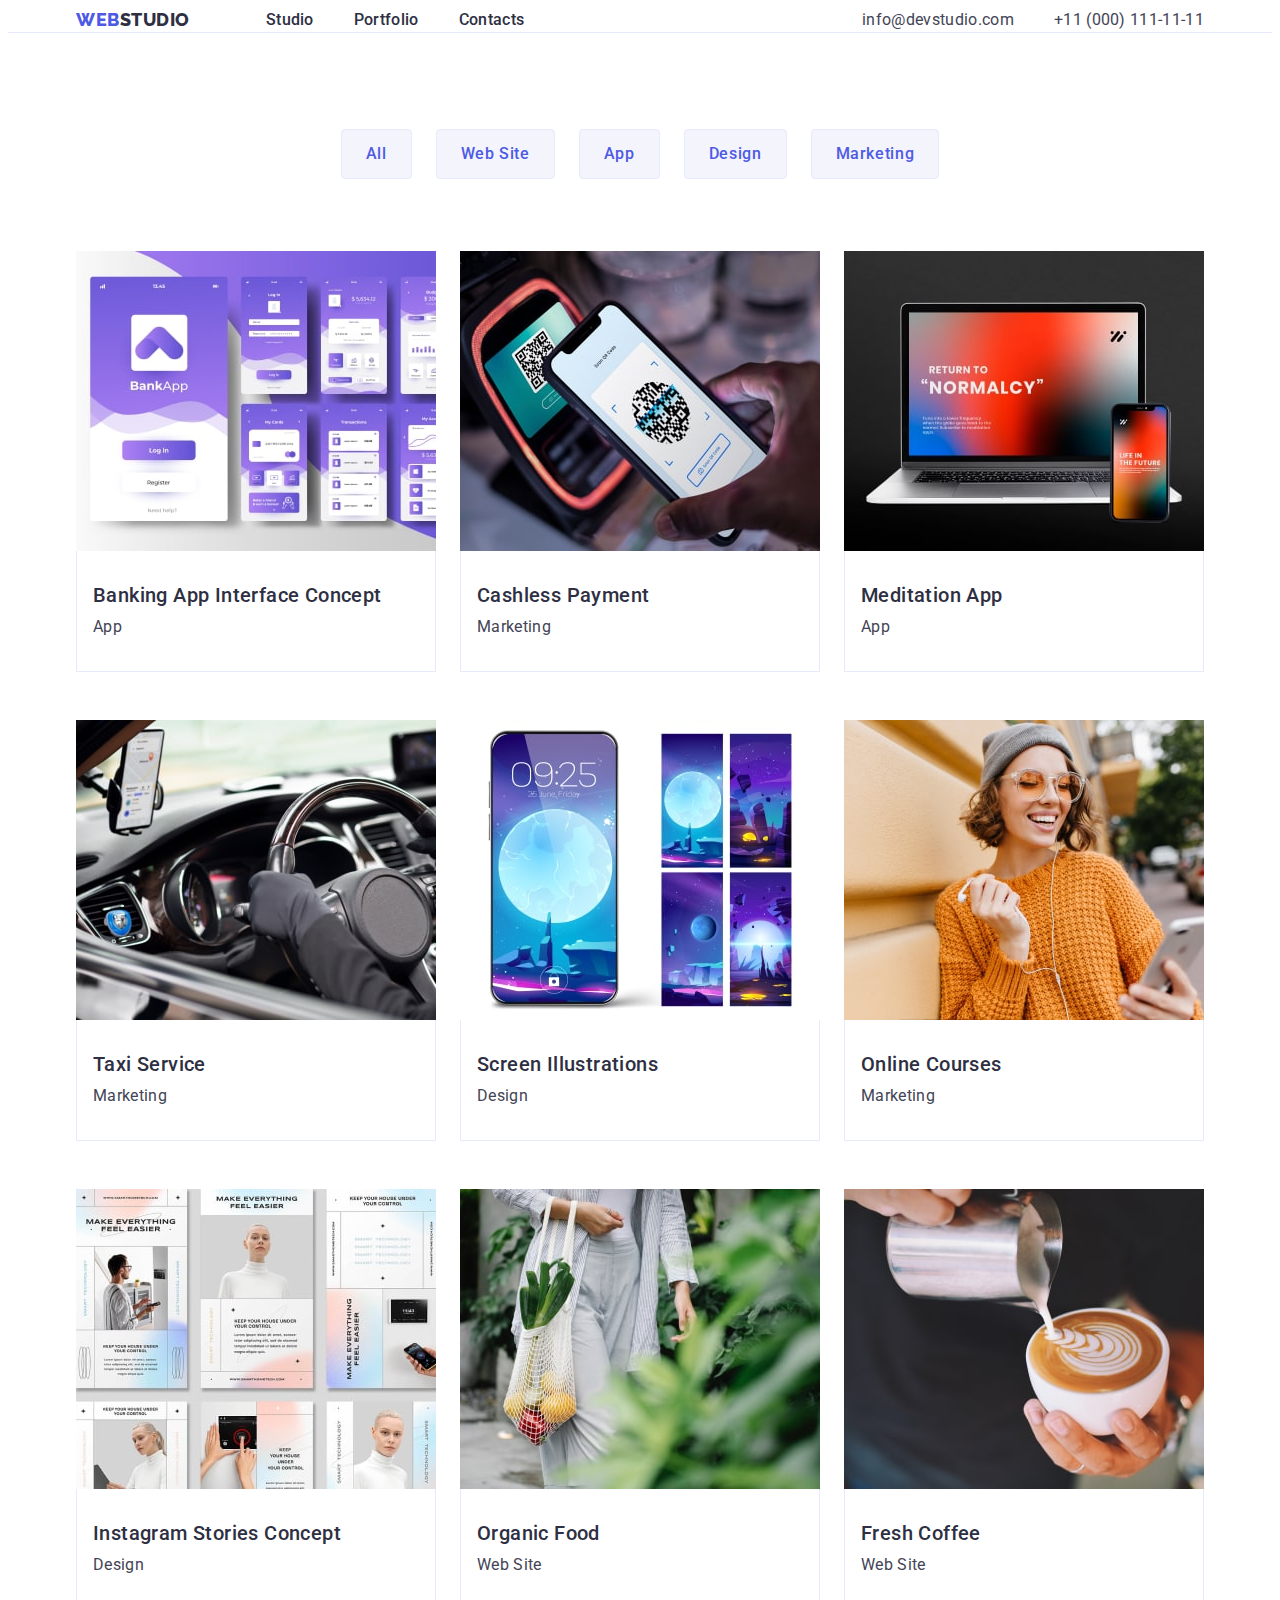
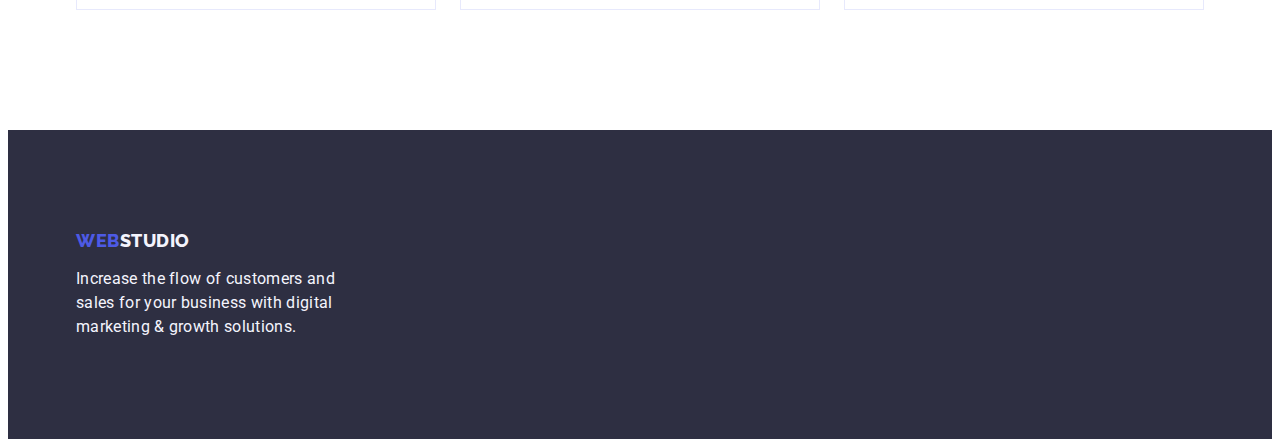
==== portfolio.html @ 4b0553bb "Initial commit" ====
<!DOCTYPE html>
<html lang="en">
<head>
    <meta charset="UTF-8">
    <meta http-equiv="X-UA-Compatible" content="IE=edge">
    <meta name="viewport" content="width=device-width, initial-scale=1.0">
    <title>Portfolio</title>
    <link rel="preconnect" href="https://fonts.googleapis.com">
<link rel="preconnect" href="https://fonts.gstatic.com" crossorigin>
<link   href="https://fonts.googleapis.com/css2?family=Raleway:wght@800&family=Roboto:wght@400;500;700;900&display=swap" rel="stylesheet">
<link rel="stylesheet" href="https://cdnjs.cloudflare.com/ajax/libs/modern-normalize/2.0.0/modern-normalize.min.css" integrity="sha512-4xo8blKMVCiXpTaLzQSLSw3KFOVPWhm/TRtuPVc4WG6kUgjH6J03IBuG7JZPkcWMxJ5huwaBpOpnwYElP/m6wg==" crossorigin="anonymous" referrerpolicy="no-referrer" /> 
<link rel="stylesheet" href="./css/styles.css">
</head>
<body>
    <header class="header">
        <div class="container header-container">
        <nav class=" header-navigation">
            <a class="header-logo link" href="http://127.0.0.1:5501/index.html" >Web<span class="header-logo-studio">Studio</span></a>
        <ul class="header-list list" >
            <li class="header-item">
                <a class="header-link link" href="./index.html">Studio</a>
            </li>
            <li class="header-item">
                <a class="header-link link" href="./portfolio.html">Portfolio</a>
            </li>
            <li class="header-item">
                <a class="header-link link" href="">Contacts</a>
            </li>
        </ul>
    </nav>
    <address class="header-address">
        <ul class="contacts list">
        <li><a class="header-link-address link" href="mailto:info@devstudio.com">info@devstudio.com</a></li>
        <li><a class="header-link-address link" href="tel:+110001111111">+11 (000) 111-11-11</a></li>
    </ul>
    </address>
</div>
    </header>  
    <main>
        <section class="main-section">
            <div class="container port-container">
            <h1 hidden class="hidden visually-hidden">hidden</h1>
                <ul class="button-list list">
                    <li><button type="button" class="btn-all">All</button></li>
                    <li><button type="button" class="btn-all">Web Site</button></li>
                    <li><button type="button" class="btn-all">App</button></li>
                    <li><button type="button" class="btn-all">Design</button></li>
                    <li><button type="button" class="btn-all">Marketing</button></li>
                </ul>
            <ul class="about-button-list list link">
                <li class="about-images-link">
                    <a href="" class="link">
                    <img src="./images/banking.jpg" alt="banking interface"
                    width="360" 
                    height="300">
                    <div class="wrap-container">
                        <h2 class="text">Banking App Interface Concept</h2>
                        <p class="name">App</p>
                    </div>
                    </a> 
                </li>
                <li class="about-images-link">
                    <a href="" class="link">
                    <img src="./images/img2.jpg" alt="mobile payment" 
                    width="360" 
                    height="300">
                    <div class="wrap-container">
                        <h2 class="text">Cashless Payment</h2>
                        <p class="name">Marketing</p>
                    </div>
                    </a>
                </li>
                <li class="about-images-link">
                    <a href="" class="link">
                    <img src="./images/img3.jpg" alt="laptop and mobile"
                    width="360" 
                    height="300">
                    <div class="wrap-container">
                    <h2 class="text">Meditation App</h2>
                        <p class="name">App</p>
                    </div>
                    </a>
                </li>            
                <li class="about-images-link">
                    <a href="" class="link">
                    <img src="./images/img4.jpg" alt="taxi" 
                        width="360" 
                        height="300">
                    <div class="wrap-container">
                        <h2 class="text">Taxi Service</h2>
                        <p class="name">Marketing</p>
                    </div>
                    </a>
                </li>
                <li class="about-images-link">
                    <a href="" class="link">
                    <img src="./images/img5.jpg" alt="mobile screen" 
                    width="360" 
                    height="300">
                    <div class="wrap-container">
                    <h2 class="text">Screen Illustrations</h2>
                    <p class="name">Design</p>
                </div>
                </a>
                </li>
                <li class="about-images-link">
                    <a href="" class="link">
                    <img src="./images/img6.jpg" alt="lady" 
                    width="360" 
                    height="300">
                    <div class="wrap-container">
                    <h2 class="text">Online Courses</h2>
                    <p class="name">Marketing</p>
                </div>
                </a>
                </li>
                <li class="about-images-link">
                    <a href="" class="link">
                    <img src="./images/img7.jpg" alt="instagram stories" 
                    width="360" 
                    height="300">
                    <div class="wrap-container">
                    <h2 class="text">Instagram Stories Concept</h2>
                    <p class="name">Design</p>
                </div>
                </a>
                </li>
                <li class="about-images-link">
                    <a href="" class="link">
                    <img src="./images/img8.jpg" alt="vegetables" 
                    width="360" 
                    height="300">
                    <div class="wrap-container">
                    <h2 class="text">Organic Food</h2>
                    <p class="name">Web Site</p>
                </div>
                </a>
                </li>
                <li class="about-images-link">
                    <a href="" class="link">
                    <img src="./images/img9.jpg" alt="coffee" 
                    width="360" 
                    height="300">
                    <div class="wrap-container">
                    <h2 class="text">Fresh Coffee</h2>
                    <p class="name">Web Site</p>
                </div>
                </a>
                </li>        
            </ul>
        </div>
        </section>
    </main> 
    <footer class="footer">
        <div class="container footer-container">
        <a class="footer-logo link" href="./index.html" >Web<span class="logo-footer">Studio</span></a>
        <p class="list footer-text">Increase the flow of customers and sales for your business with digital marketing & growth solutions.</p>
    </div>
    </footer>
</body>
</html>
---- css/styles.css ----
* {
  list-style: none;
  box-sizing: border-box;
}
 .container {
width: 1158px;  
padding: 0 15px;
margin: 0 auto;
/* outline: 2px solid red; */
}

:root {
  --title-color: #FFFFFF;
  --hover-color: #404bbf;
  --focus-color: #404bbf;
  --background-color: #2E2F42;
  --logo-color: #2E2F42;
  --btn-color: #4d5ae5;
  --btn-background-color:#F4F4FD;
  --btn-all: #e7e9fc;
}

body {
    font-family: "Roboto", sans-serif;
    color: #434455;
    background-color: #FFFFFF;
}
p, h1, h2, h3, h4, h5, h6 {
  margin: 0;
}
ul, ol {
  margin: 0;
  padding: 0;
}
img {
  display: block;
}
.list {
    list-style: none;
}
.link {
    text-decoration: none;
}
/*---------------------------------------------- HEADER-------------------------------------- */
.header {
  border-bottom: 1px solid #e7e9fc;
 }

.header-container {
  display: flex;
  align-items: center;
  justify-content: space-between;
 
}
.header-navigation{
  display: block;
  display: flex;
  align-items: center;
  
}
.header-list {
  display: flex;
   gap: 40px; 
   
  }
.contacts {
  display: flex;
  gap: 40px;  
 
}
  .header-logo {
    margin-right: 76px;
  font-family:"Raleway", sans-serif;
    font-weight: 800;
    font-size: 18px;
    line-height: 1.17;
    letter-spacing: 0.03em;
    text-transform: uppercase;
    color: #4D5AE5;  
    }
.header-logo:hover,
.header-logo:focus {
  color: #404bbf ;
} 
.header-logo-studio {
    font-family: "Raleway", sans-serif;
    font-weight: 800;
    font-size: 18px;
    line-height: 1.16;
letter-spacing: 0.03em;
text-transform: uppercase;
color: var(--logo-color);
}
/* contacts studio portfolio*/
.header-link {
font-style: normal;
font-weight: 500;
padding-top: 24px;
padding-bottom: 24px;
font-size: 16px;
line-height: 1.5;
letter-spacing: 0.02em;
color: #2E2F42;

}
.header-link:hover,
.header-link:focus {
  color:#404bbf;
} 
/* e-mail and cell*/
.header-address {
  font-style: normal;
}
.header-link-address {
font-style: normal;
font-weight: 400;
font-size: 16px;
line-height: 1.5;
letter-spacing: 0.02em;
color: #434455;

}
.header-link-address:hover,
.header-link-address:focus {
  color: #404bbf;
} 

/*----------------------------------------------------HERO--------------------------------------------------------------*/
.first-section{
  background-color: var(--background-color);
  align-items: center;
  padding: 120px 0;
  padding: 188px 0; 
  
}


.first-header {
  /* Effective Solutions for Your Business */
font-family: 'Roboto';
font-style: normal;
font-weight: 700;
font-size: 56px;
line-height: 1.07;
letter-spacing: 0.02em;
color: #FFFFFF;

text-align: center;
max-width: 496px;
margin: 0 auto;
margin-bottom: 48px;
flex-direction: column;
/* padding-top: 188px; */

}
.studio-btn {
  min-width: 169px;
  height: 56px;
  font-family: "Roboto", sans-serif;
  font-weight: 500;
  font-size: 16px;
  line-height: 1.5;
  letter-spacing: 0.04em;
  border-radius: 4px;
  border: none; 
  cursor: pointer;
  background-color: #4D5AE5;
  color: #FFFFFF;
  
  display: block;
  margin: 0 auto; 
  box-shadow: 0px 4px 4px rgba(0, 0, 0, 0.15);
  
  }
  .studio-btn:hover,
  .studio-btn:focus{
  background-color: #404BBF;
  }


/*------------------------------------------------second-section ------------------------------------------------------ */
.second-section{
  padding: 120px 0;
}

.description{
  display: flex; 
  gap: 24px; 
}
.description-active{
  flex-basis: calc( (100% - 3 * 24px) / 4); 
  max-width: 264px; 
}
.description-text{
  margin-bottom: 8px;
  /* padding-top: 120px; */
}

.visually-hidden {
  position: absolute;
    white-space: nowrap;
    width: 1px;
    height: 1px;
    overflow: hidden;
    border: 0;
    padding: 0;
    clip: rect(0 0 0 0);
    clip-path: inset(100%);
    margin: -1px;
}
/*-------------------------------------------------third-section----------------------------------------------------  */
.third-section{
  padding-bottom: 120px;
}


.second-header {
  /* Header 2 */
  /* What are we doing */
  min-width: 323px;
  height: 40px;
  margin-bottom: 72px;
  
  font-weight: 700;
  font-size: 36px;
  line-height: 1.11;
  text-align: center;
  text-transform: capitalize;
  letter-spacing: 0.02em;
  color: #2E2F42;
  }
  .images{
    display: flex;
    gap: 24px;
  }
.about-image {
  flex-basis: calc((100% - 48px) / 3);
}
/* -------------------------------------------------------fourth-section------------------------------------------------- */

.fourth-section{
  padding: 120px 0;
  background-color: #F4F4FD 
}
.third-header {
  /* Header 3 */
/* Our Team */
text-align: center;
min-width: 162px;
  height: 40px;
  margin-bottom: 72px;

font-weight: 700; 
font-size: 36px;
line-height: 1.11;
text-align: center;
letter-spacing: 0.02em;
text-transform: capitalize;
background-color: #F4F4FD;
color: #2E2F42;
}
.img-list {
  background-color: #F4F4FD;
  display: flex;
  gap: 24px;
  margin-bottom: 32px;
 
}
.first-img{
  border-radius: 0px 0px 4px 4px; 
  background-color: #FFFFFF;
  width: 264px;
height: 380px;
}
.position-container {
  padding: 32px 16px
}
.text-position {
  font-weight: 500;
  font-size: 20px;
  line-height: 1.2;
  letter-spacing: 0.02em;
    color: #2E2F42;
    margin-bottom: 8px;
    text-align: center;
    /* margin-top: 32px; */
}
.name-position {
  font-weight: 400;
  font-size: 16px;
  line-height: 1.5;
  letter-spacing: 0.02em;
  color: #434455;
  /* margin-bottom: 120px; */
  text-align: center;
  
}



.text{
  font-weight: 500;
font-size: 20px;
line-height: 1.2;
letter-spacing: 0.02em;
margin-bottom: 8px;
  color: #2E2F42;
}
.name{
font-weight: 400;
font-size: 16px;
line-height: 1.5;
letter-spacing: 0.02em;
color: #434455;
}
/* -------------------------------main-section----------------------------------------- */
.main-section {
  padding: 96px 0 120px 0;
}
.button-list {
  display: flex;
  justify-content: center;
  gap: 24px;
  margin-bottom: 72px;
}
.about-button-list{
  display: flex;
  flex-wrap: wrap;
  column-gap: 24px;
  row-gap: 48px;
}
.about-images-link{
  width: calc((100% - 48px) / 3);
}

.wrap-container{
  padding: 32px 16px;
  border: 1px solid #e7e9fc;
  border-top: none;
  

}
/* -------------------------------FOOTER----------------------------------------------- */

.footer{
  font-weight: 400;
font-size: 16px;
padding: 100px 0;
line-height: 1.5;
letter-spacing: 0.02em;
color:#F4F4FD;
background-color:var(--background-color)

}
.footer-logo{
  display: flex;
  /* padding-left: 156px; */
  /* padding-top: 100px; */
  margin-bottom: 16px;
  /* margin-left: 156px; */
  display: inline-block;
  font-family:"Raleway", sans-serif;
    font-weight: 800;
    font-size: 18px;
    line-height: 1.17;
    letter-spacing: 0.03em;
    text-transform: uppercase;
    color: #4D5AE5;
}
.footer-text{
  /* display: flex; */
   /* padding-left: 156px; */
  width: 264px;
  /* height: 72px;  */
  /* margin-left: 156px; */
  /* padding-bottom: 100px;   */
}
.logo-footer {
  color:#F4F4Fd;
}

/*----------------------button--------------------*/
.btn-all{
  padding: 12px 24px;
  border-radius: 4px; 
  font-family: "Roboto", sans-serif;
  font-weight: 500;
  font-size: 16px;
  line-height:1.5;
  letter-spacing: 0.04em;
  cursor: pointer;
  color: var(--btn-color);
  border: 1px solid var(--btn-all);
  /* border: 1px solid #e7e9fc; */
  background-color: var(--btn-background-color);
}
.btn-all:hover,
.btn-all:focus{
  color:#FFFFFF;
  border: 1px solid transparent;
  background-color: #404BBF;
}

 /* .btn-all:last-child, first-child, 
 nth-child(5 or 7) 
 nth-last-child (7 but counting from the bottom)
 {
  background-color: orange;
}  */


/* an + b */
/* 2n
2 * 0 + 0 = 0
2 * 1 + 0 = 2
2 * 2 + 0 = 4
2 * 3 + 0 = 6

2 * 0 + 1 = 1
2 * 1 + 1 = 3
2 * 2 + 1 = 5
2 * 3 + 1 = 7

-0 + 3 = 3
-1 + 3 = 2
-2 + 3 = 1

example: nth-child (3n + 2) = 
start from 3 colored every 2

https:// child generanor
*/
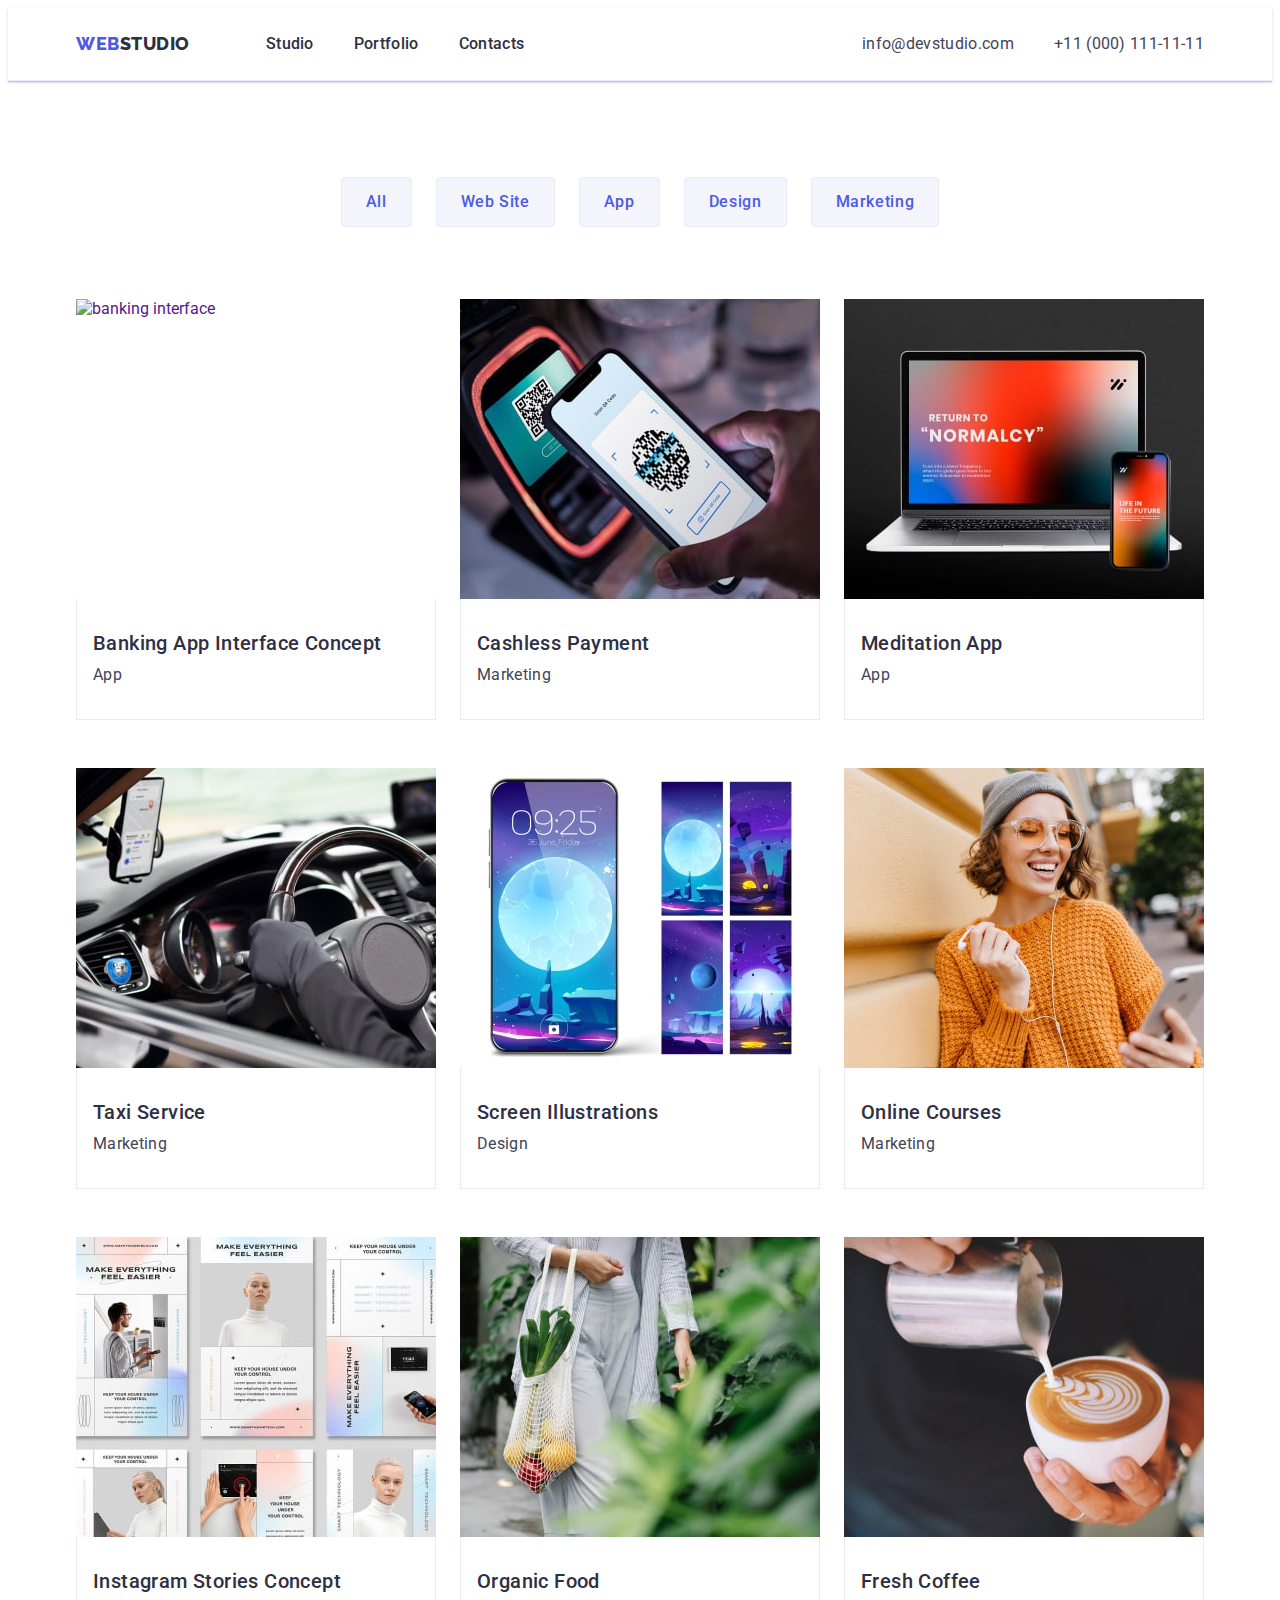
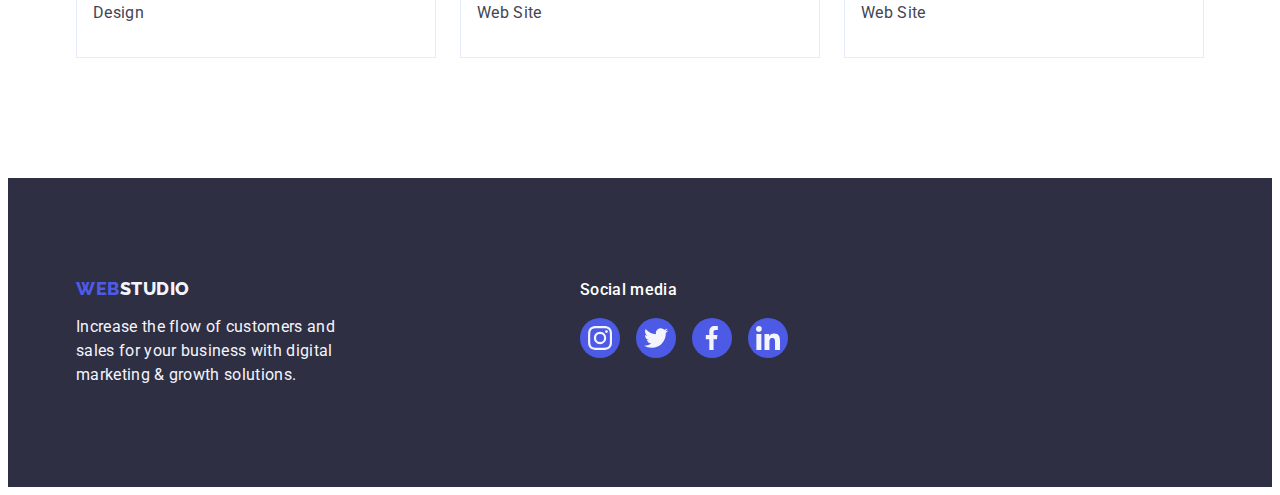
==== commit bcc8cda6: "hw-04-01" ====
--- a/portfolio.html
+++ b/portfolio.html
@@ -152,10 +152,57 @@
         </section>
     </main> 
     <footer class="footer">
-        <div class="container footer-container">
-        <a class="footer-logo link" href="./index.html" >Web<span class="logo-footer">Studio</span></a>
-        <p class="list footer-text">Increase the flow of customers and sales for your business with digital marketing & growth solutions.</p>
-    </div>
-    </footer>
+        <div class=" container footer-main">
+               <div class="footer-container">
+               <a class="footer-logo link" href="./index.html" >Web<span class="logo-footer">Studio</span></a>
+               <p class="list footer-text" >Increase the flow of customers and sales for your business with digital marketing & growth solutions.</p>
+           </div>
+           <div class="footer-links">
+               <p class="footer-soc-text" >Social media</p>
+               <ul class="footer-soc-list">
+                   <li class="footer-soc-item">
+               <a href="" 
+               class="footer-soc-link link" 
+               target="_blank" 
+               rel="noopener noreferrer">
+               <svg width="24" height="24" class="footer-soc-icon">
+                   <use href="./images/icons.svg#icon-instagram-2" ></use>
+               </svg>
+           </a>
+                   </li>
+                   <li class="footer-soc-item">
+                       <a href="" 
+                       class="footer-soc-link link" 
+                       target="_blank" 
+                       rel="noopener noreferrer">
+                       <svg width="24" height="24" class="footer-soc-icon">
+                           <use href="./images/icons.svg#icon-twitter-2" ></use>
+                       </svg>
+                   </a>
+                           </li>
+                           <li class="footer-soc-item">
+                               <a href="" 
+                               class="footer-soc-link link" 
+                               target="_blank" 
+                               rel="noopener noreferrer">
+                               <svg width="24" height="24" class="footer-soc-icon">
+                                   <use href="./images/icons.svg#icon-facebook-2" ></use>
+                               </svg>
+                           </a>
+                                   </li>
+                                   <li class="footer-soc-item">
+                                       <a href="" 
+                                       class="footer-soc-link link" 
+                                       target="_blank" 
+                                       rel="noopener noreferrer">
+                                       <svg width="24" height="24" class="footer-soc-icon">
+                                           <use href="./images/icons.svg#icon-linkedin-2" ></use>
+                                       </svg>
+                                   </a>
+                                           </li>
+               </ul>
+           </div>
+       </div>
+           </footer>
 </body>
 </html>--- a/css/styles.css
+++ b/css/styles.css
@@ -18,6 +18,8 @@
   --btn-color: #4d5ae5;
   --btn-background-color:#F4F4FD;
   --btn-all: #e7e9fc;
+  --svg-footer-color: #f4f4fd;
+  --our-team-cos-icon: #f4f4fd;
 }
 
 body {
@@ -44,6 +46,9 @@
 /*---------------------------------------------- HEADER-------------------------------------- */
 .header {
   border-bottom: 1px solid #e7e9fc;
+  box-shadow: 0px 2px 1px rgba(46, 47, 66, 0.08), 
+  0px 1px 1px rgba(46, 47, 66, 0.16), 0px 1px 6px 
+  rgba(46, 47, 66, 0.08);
  }
 
 .header-container {
@@ -101,6 +106,7 @@
 line-height: 1.5;
 letter-spacing: 0.02em;
 color: #2E2F42;
+display: block;
 
 }
 .header-link:hover,
@@ -131,8 +137,34 @@
   align-items: center;
   padding: 120px 0;
   padding: 188px 0; 
+  min-width: 1440px;
+  max-width: 1440px; 
+  width: 600px;
+  margin-left: auto;
+  margin-right: auto;
+  background-image: linear-gradient( 
+  rgba(46, 47, 66, 0.7), 
+  rgba(46, 47, 66, 0.7) ), 
+  url('../images/people-office-min.jpg');
+  background-repeat: no-repeat;
+  background-position: center;
+  background-size: cover;
+}
+/* -------------------------------------------------  owerlay ----------------------------------------------------------- */
+/* .owerlay {
+  min-width: 1440px;
+  width: 600px;
+  margin-left: auto;
+  margin-right: auto;
+  background-image: linear-gradient(to right, 
+  rgba(46, 47, 66, 0.7), 
+  rgba(46, 47, 66, 0.7) ), 
+  url('../images/people-office-min.jpg');
+  background-repeat: no-repeat;
+  background-position: center;
+  background-size: cover;
   
-}
+} */
 
 
 .first-header {
@@ -170,12 +202,14 @@
   display: block;
   margin: 0 auto; 
   box-shadow: 0px 4px 4px rgba(0, 0, 0, 0.15);
-  
   }
   .studio-btn:hover,
   .studio-btn:focus{
   background-color: #404BBF;
-  }
+box-shadow: 0px 4px 4px rgba(0, 0, 0, 0.15);
+border-radius: 4px;
+  }
+
 
 
 /*------------------------------------------------second-section ------------------------------------------------------ */
@@ -186,14 +220,71 @@
 .description{
   display: flex; 
   gap: 24px; 
-}
-.description-active{
+  
+}
+/* .description-active{
   flex-basis: calc( (100% - 3 * 24px) / 4); 
   max-width: 264px; 
-}
+  border-radius: 4px; 
+} */
+.icon-cont {
+  display: flex;
+  align-items: center;
+  justify-content: center;
+  height: 112px;
+  background-color: #f4f4fd; 
+  border-radius: 4px;
+  margin-bottom: 8px;
+  max-width: 264px; 
+  gap: 24px;
+  
+}
+.icon-description-list{
+  display: flex;
+  gap: 24px; 
+  }
+  .icon-description-item{
+    width: 264px;
+  height: 112px; 
+    
+    }
+  .icon-description-link{
+  /* width: 100%;
+  height: 100%; */
+  /* background-color: #F4F4FD; */
+  /* border-radius: 4px; */
+  /* display: flex;
+  align-items: center;
+  justify-content: center;  */
+  }
+/* .description-active::before{
+  display: block;
+  content: '';
+  height: 112px;
+  background-repeat: no-repeat;
+  background-position: center;
+  background-color: #F4F4FD;
+} */
+
+/* .icon-delivery:nth-child(1):before{
+  background-image: url("../images/strategy.svg");
+  background-size: 59.72px;
+} */
+/* .icon-delivery:nth-child(2):before{
+  background-image: url("../images/icons.svg#icon-punctuality");
+  background-size: 61.22px;
+} */
+/* .icon-delivery:nth-child(3):before{
+  background-image: url('../images/diligence.svg');
+  background-size: 64px;
+} */
+/* .icon-delivery:nth-child(4):before{
+  background-image: url('../images/technologies.svg ');
+  background-size: 64px;
+} */
 .description-text{
-  margin-bottom: 8px;
-  /* padding-top: 120px; */
+  margin-top: 8px;
+  margin-bottom: 8px;  
 }
 
 .visually-hidden {
@@ -263,18 +354,51 @@
   background-color: #F4F4FD;
   display: flex;
   gap: 24px;
-  margin-bottom: 32px;
- 
-}
+}
+
 .first-img{
   border-radius: 0px 0px 4px 4px; 
+  box-shadow: 0px 1px 6px rgba(46, 47, 66, 0.08), 0px 1px 1px 
+  rgba(46, 47, 66, 0.16), 0px 2px 1px rgba(46, 47, 66, 0.08);
   background-color: #FFFFFF;
   width: 264px;
-height: 380px;
-}
+/* height: 428px;  */
+/* height: 380px; */
+}
+
 .position-container {
   padding: 32px 16px
 }
+
+.our-team-soc-list{
+display: flex;
+justify-content: center;
+gap: 24px;
+}
+.our-team-soc-item{
+  width: 40px;
+  height: 40px;
+}
+.our-team-soc-link{
+width: 100%;
+height: 100%;
+background-color: #4D5AE5;
+border-radius: 50%;
+display: flex;
+align-items: center;
+justify-content: center; 
+
+}
+.our-team-soc-link:hover, 
+.our-team-soc-link:focus {
+  background-color: #404bbf;
+}
+
+.our-team-soc-icon { 
+  fill: var(--our-team-cos-icon);
+}
+
+
 .text-position {
   font-weight: 500;
   font-size: 20px;
@@ -291,14 +415,11 @@
   line-height: 1.5;
   letter-spacing: 0.02em;
   color: #434455;
-  /* margin-bottom: 120px; */
+  margin-bottom: 8px;
   text-align: center;
-  
-}
-
-
-
-.text{
+  }
+
+  .text{
   font-weight: 500;
 font-size: 20px;
 line-height: 1.2;
@@ -313,6 +434,7 @@
 letter-spacing: 0.02em;
 color: #434455;
 }
+
 /* -------------------------------main-section----------------------------------------- */
 .main-section {
   padding: 96px 0 120px 0;
@@ -337,11 +459,61 @@
   padding: 32px 16px;
   border: 1px solid #e7e9fc;
   border-top: none;
-  
-
-}
+  }
+
+  /* --------------------------------CUSTOMERS--------------------------------------------- */
+.fifth-header{
+  text-align: center;
+min-width: 183px;
+  height: 40px;
+  margin-bottom: 72px;
+font-weight: 700; 
+font-size: 36px;
+line-height: 40px;
+line-height: 1.11;
+text-align: center;
+letter-spacing: 0.02em;
+text-transform: capitalize;
+color: #2E2F42;
+}
+
+  .customers{
+padding-top: 120px;
+padding-bottom: 120px;
+}
+.container-list{
+display: flex;
+gap: 24px;
+}
+.container-item{
+width: calc( (100% - 120px) / 6);
+height: 88px;
+}
+.container-link{
+width: 100%;
+height: 100%;
+border: 1px solid #8E8F99;
+border-radius: 4px;
+display: flex;
+align-items: center;
+justify-content: center;
+color: #8E8F99;
+}
+.container-icon {
+  fill: currentColor; 
+ }
+.container-link:hover,
+.container-link:focus {
+  border-color: #404BBF;
+  color: #404BBF;
+}
+ /* .container-link:hover, 
+ .container-icon:hover {
+ border-color: #404BBF;
+ color: #404BBF;
+} */
+
 /* -------------------------------FOOTER----------------------------------------------- */
-
 .footer{
   font-weight: 400;
 font-size: 16px;
@@ -350,14 +522,10 @@
 letter-spacing: 0.02em;
 color:#F4F4FD;
 background-color:var(--background-color)
-
 }
 .footer-logo{
   display: flex;
-  /* padding-left: 156px; */
-  /* padding-top: 100px; */
   margin-bottom: 16px;
-  /* margin-left: 156px; */
   display: inline-block;
   font-family:"Raleway", sans-serif;
     font-weight: 800;
@@ -368,17 +536,59 @@
     color: #4D5AE5;
 }
 .footer-text{
-  /* display: flex; */
-   /* padding-left: 156px; */
   width: 264px;
-  /* height: 72px;  */
-  /* margin-left: 156px; */
-  /* padding-bottom: 100px;   */
-}
+ }
 .logo-footer {
   color:#F4F4Fd;
 }
-
+/* ------------------------------------------------footer-soc-list------------------------------------- */
+
+.footer-main {
+  display: flex;
+ align-items: baseline;
+}
+.footer-container{
+  margin-right: 120px;
+}
+.footer-soc-text {
+ display: flex;
+ /* justify-content: center; */
+align-items: center;
+
+margin-bottom: 16px;
+  font-family: 'Roboto';
+font-style: normal;
+font-weight: 500;
+font-size: 16px;
+line-height: 24px;
+letter-spacing: 0.02em;
+color: #FFFFFF;
+}
+.footer-links{
+  margin-left: 120px;
+  
+}
+.footer-soc-list {
+display: flex;
+justify-content: center;
+gap: 16px;
+}
+.footer-soc-link {
+  display: flex;
+  justify-content: center;
+  align-items: center;
+  width: 40px;
+  height: 40px;
+  border-radius: 50%;
+  background-color: #4D5AE5;
+}
+.footer-soc-link:hover,
+.footer-soc-link:focus {
+  background-color: #31D0AA;
+}
+.footer-soc-icon {
+fill: var(--svg-footer-color);
+}
 /*----------------------button--------------------*/
 .btn-all{
   padding: 12px 24px;
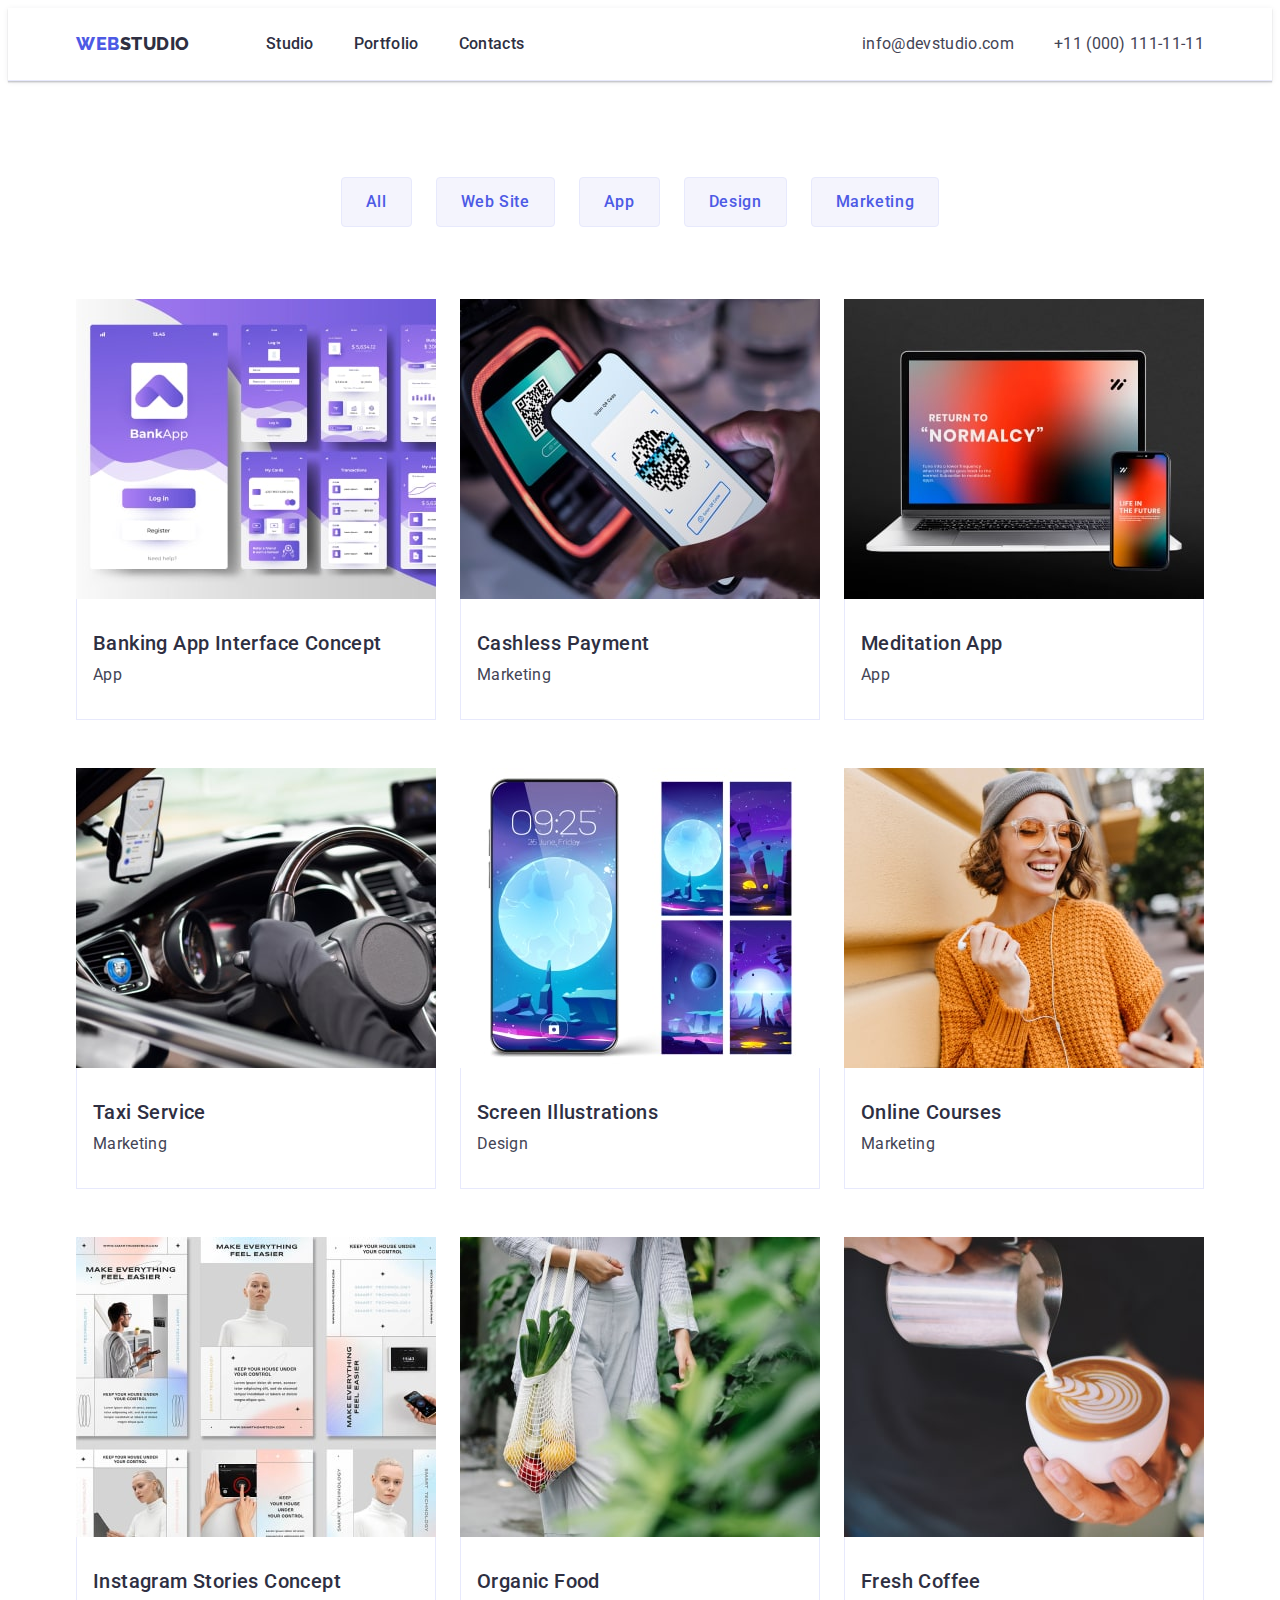
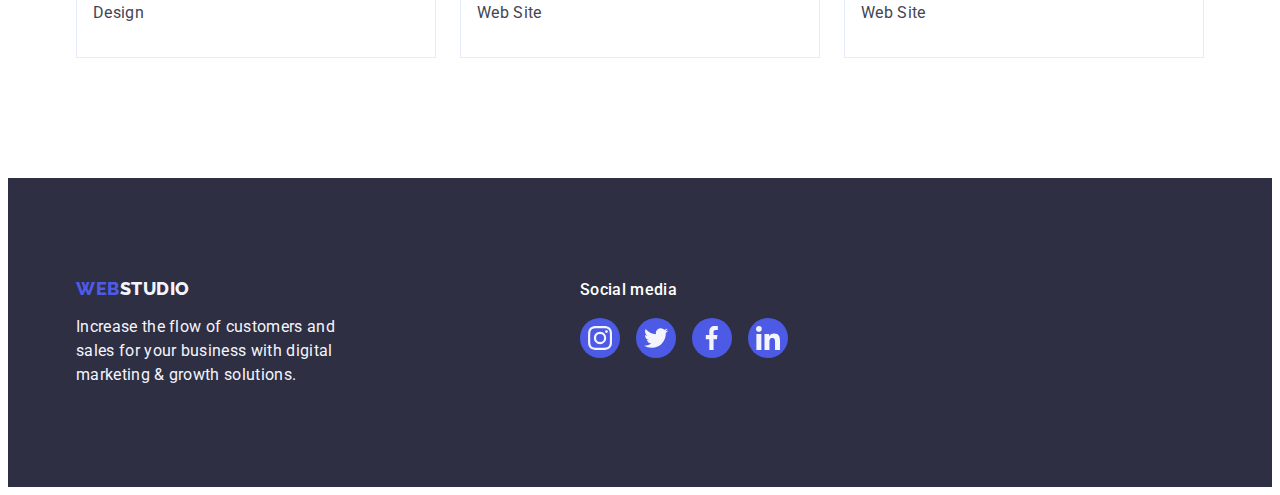
==== commit 0c87398b: "hw-04-01" ====
--- a/portfolio.html
+++ b/portfolio.html
@@ -49,8 +49,8 @@
                 </ul>
             <ul class="about-button-list list link">
                 <li class="about-images-link">
-                    <a href="" class="link">
-                    <img src="./images/banking.jpg" alt="banking interface"
+                    <a href="" class="nine-img-link">
+                    <img src="./images/img1.jpg" alt="banking interface"
                     width="360" 
                     height="300">
                     <div class="wrap-container">
@@ -60,7 +60,7 @@
                     </a> 
                 </li>
                 <li class="about-images-link">
-                    <a href="" class="link">
+                    <a href="" class="nine-img-link">
                     <img src="./images/img2.jpg" alt="mobile payment" 
                     width="360" 
                     height="300">
@@ -71,7 +71,7 @@
                     </a>
                 </li>
                 <li class="about-images-link">
-                    <a href="" class="link">
+                    <a href="" class="nine-img-link">
                     <img src="./images/img3.jpg" alt="laptop and mobile"
                     width="360" 
                     height="300">
@@ -82,7 +82,7 @@
                     </a>
                 </li>            
                 <li class="about-images-link">
-                    <a href="" class="link">
+                    <a href="" class="nine-img-link">
                     <img src="./images/img4.jpg" alt="taxi" 
                         width="360" 
                         height="300">
@@ -93,7 +93,7 @@
                     </a>
                 </li>
                 <li class="about-images-link">
-                    <a href="" class="link">
+                    <a href="" class="nine-img-link">
                     <img src="./images/img5.jpg" alt="mobile screen" 
                     width="360" 
                     height="300">
@@ -104,7 +104,7 @@
                 </a>
                 </li>
                 <li class="about-images-link">
-                    <a href="" class="link">
+                    <a href="" class="nine-img-link">
                     <img src="./images/img6.jpg" alt="lady" 
                     width="360" 
                     height="300">
@@ -115,7 +115,7 @@
                 </a>
                 </li>
                 <li class="about-images-link">
-                    <a href="" class="link">
+                    <a href="" class="nine-img-link">
                     <img src="./images/img7.jpg" alt="instagram stories" 
                     width="360" 
                     height="300">
@@ -126,7 +126,7 @@
                 </a>
                 </li>
                 <li class="about-images-link">
-                    <a href="" class="link">
+                    <a href="" class="nine-img-link">
                     <img src="./images/img8.jpg" alt="vegetables" 
                     width="360" 
                     height="300">
@@ -137,7 +137,7 @@
                 </a>
                 </li>
                 <li class="about-images-link">
-                    <a href="" class="link">
+                    <a href="" class="nine-img-link">
                     <img src="./images/img9.jpg" alt="coffee" 
                     width="360" 
                     height="300">
--- a/css/styles.css
+++ b/css/styles.css
@@ -41,8 +41,9 @@
     list-style: none;
 }
 .link {
-    text-decoration: none;
-}
+  text-decoration: none;
+}
+
 /*---------------------------------------------- HEADER-------------------------------------- */
 .header {
   border-bottom: 1px solid #e7e9fc;
@@ -460,136 +461,7 @@
   border: 1px solid #e7e9fc;
   border-top: none;
   }
-
-  /* --------------------------------CUSTOMERS--------------------------------------------- */
-.fifth-header{
-  text-align: center;
-min-width: 183px;
-  height: 40px;
-  margin-bottom: 72px;
-font-weight: 700; 
-font-size: 36px;
-line-height: 40px;
-line-height: 1.11;
-text-align: center;
-letter-spacing: 0.02em;
-text-transform: capitalize;
-color: #2E2F42;
-}
-
-  .customers{
-padding-top: 120px;
-padding-bottom: 120px;
-}
-.container-list{
-display: flex;
-gap: 24px;
-}
-.container-item{
-width: calc( (100% - 120px) / 6);
-height: 88px;
-}
-.container-link{
-width: 100%;
-height: 100%;
-border: 1px solid #8E8F99;
-border-radius: 4px;
-display: flex;
-align-items: center;
-justify-content: center;
-color: #8E8F99;
-}
-.container-icon {
-  fill: currentColor; 
- }
-.container-link:hover,
-.container-link:focus {
-  border-color: #404BBF;
-  color: #404BBF;
-}
- /* .container-link:hover, 
- .container-icon:hover {
- border-color: #404BBF;
- color: #404BBF;
-} */
-
-/* -------------------------------FOOTER----------------------------------------------- */
-.footer{
-  font-weight: 400;
-font-size: 16px;
-padding: 100px 0;
-line-height: 1.5;
-letter-spacing: 0.02em;
-color:#F4F4FD;
-background-color:var(--background-color)
-}
-.footer-logo{
-  display: flex;
-  margin-bottom: 16px;
-  display: inline-block;
-  font-family:"Raleway", sans-serif;
-    font-weight: 800;
-    font-size: 18px;
-    line-height: 1.17;
-    letter-spacing: 0.03em;
-    text-transform: uppercase;
-    color: #4D5AE5;
-}
-.footer-text{
-  width: 264px;
- }
-.logo-footer {
-  color:#F4F4Fd;
-}
-/* ------------------------------------------------footer-soc-list------------------------------------- */
-
-.footer-main {
-  display: flex;
- align-items: baseline;
-}
-.footer-container{
-  margin-right: 120px;
-}
-.footer-soc-text {
- display: flex;
- /* justify-content: center; */
-align-items: center;
-
-margin-bottom: 16px;
-  font-family: 'Roboto';
-font-style: normal;
-font-weight: 500;
-font-size: 16px;
-line-height: 24px;
-letter-spacing: 0.02em;
-color: #FFFFFF;
-}
-.footer-links{
-  margin-left: 120px;
-  
-}
-.footer-soc-list {
-display: flex;
-justify-content: center;
-gap: 16px;
-}
-.footer-soc-link {
-  display: flex;
-  justify-content: center;
-  align-items: center;
-  width: 40px;
-  height: 40px;
-  border-radius: 50%;
-  background-color: #4D5AE5;
-}
-.footer-soc-link:hover,
-.footer-soc-link:focus {
-  background-color: #31D0AA;
-}
-.footer-soc-icon {
-fill: var(--svg-footer-color);
-}
-/*----------------------button--------------------*/
+  /*----------------------button--------------------*/
 .btn-all{
   padding: 12px 24px;
   border-radius: 4px; 
@@ -609,7 +481,147 @@
   color:#FFFFFF;
   border: 1px solid transparent;
   background-color: #404BBF;
-}
+  box-shadow: 0px 3px 1px rgba(0, 0, 0, 0.1), 
+  0px 2px 1px rgba(0, 0, 0, 0.08), 0px 2px 2px rgba(0, 0, 0, 0.12); ;
+}
+.nine-img-link {
+  display: block;
+ text-decoration: none;
+}
+.nine-img-link:hover,
+.nine-img-link:focus {
+  box-shadow: 0px 1px 6px rgba(46, 47, 66, 0.08), 
+  0px 1px 1px rgba(46, 47, 66, 0.16), 0px 2px 1px rgba(46, 47, 66, 0.08);
+}
+  /* --------------------------------CUSTOMERS--------------------------------------------- */
+.fifth-header{
+  text-align: center;
+min-width: 183px;
+  height: 40px;
+  margin-bottom: 72px;
+font-weight: 700; 
+font-size: 36px;
+line-height: 40px;
+line-height: 1.11;
+text-align: center;
+letter-spacing: 0.02em;
+text-transform: capitalize;
+color: #2E2F42;
+}
+
+  .customers{
+padding-top: 120px;
+padding-bottom: 120px;
+}
+.container-list{
+display: flex;
+gap: 24px;
+}
+.container-item{
+width: calc( (100% - 120px) / 6);
+height: 88px;
+}
+.container-link{
+width: 100%;
+height: 100%;
+border: 1px solid #8E8F99;
+border-radius: 4px;
+display: flex;
+align-items: center;
+justify-content: center;
+color: #8E8F99;
+}
+.container-icon {
+  fill: currentColor; 
+ }
+.container-link:hover,
+.container-link:focus {
+  border-color: #404BBF;
+  color: #404BBF;
+}
+ /* .container-link:hover, 
+ .container-icon:hover {
+ border-color: #404BBF;
+ color: #404BBF;
+} */
+
+/* -------------------------------FOOTER----------------------------------------------- */
+.footer{
+  font-weight: 400;
+font-size: 16px;
+padding: 100px 0;
+line-height: 1.5;
+letter-spacing: 0.02em;
+color:#F4F4FD;
+background-color:var(--background-color)
+}
+.footer-logo{
+  display: flex;
+  margin-bottom: 16px;
+  display: inline-block;
+  font-family:"Raleway", sans-serif;
+    font-weight: 800;
+    font-size: 18px;
+    line-height: 1.17;
+    letter-spacing: 0.03em;
+    text-transform: uppercase;
+    color: #4D5AE5;
+}
+.footer-text{
+  width: 264px;
+ }
+.logo-footer {
+  color:#F4F4Fd;
+}
+/* ------------------------------------------------footer-soc-list------------------------------------- */
+
+.footer-main {
+  display: flex;
+ align-items: baseline;
+}
+.footer-container{
+  margin-right: 120px;
+}
+.footer-soc-text {
+ display: flex;
+ /* justify-content: center; */
+align-items: center;
+
+margin-bottom: 16px;
+  font-family: 'Roboto';
+font-style: normal;
+font-weight: 500;
+font-size: 16px;
+line-height: 24px;
+letter-spacing: 0.02em;
+color: #FFFFFF;
+}
+.footer-links{
+  margin-left: 120px;
+  
+}
+.footer-soc-list {
+display: flex;
+justify-content: center;
+gap: 16px;
+}
+.footer-soc-link {
+  display: flex;
+  justify-content: center;
+  align-items: center;
+  width: 40px;
+  height: 40px;
+  border-radius: 50%;
+  background-color: #4D5AE5;
+}
+.footer-soc-link:hover,
+.footer-soc-link:focus {
+  background-color: #31D0AA;
+}
+.footer-soc-icon {
+fill: var(--svg-footer-color);
+}
+
 
  /* .btn-all:last-child, first-child, 
  nth-child(5 or 7) 
